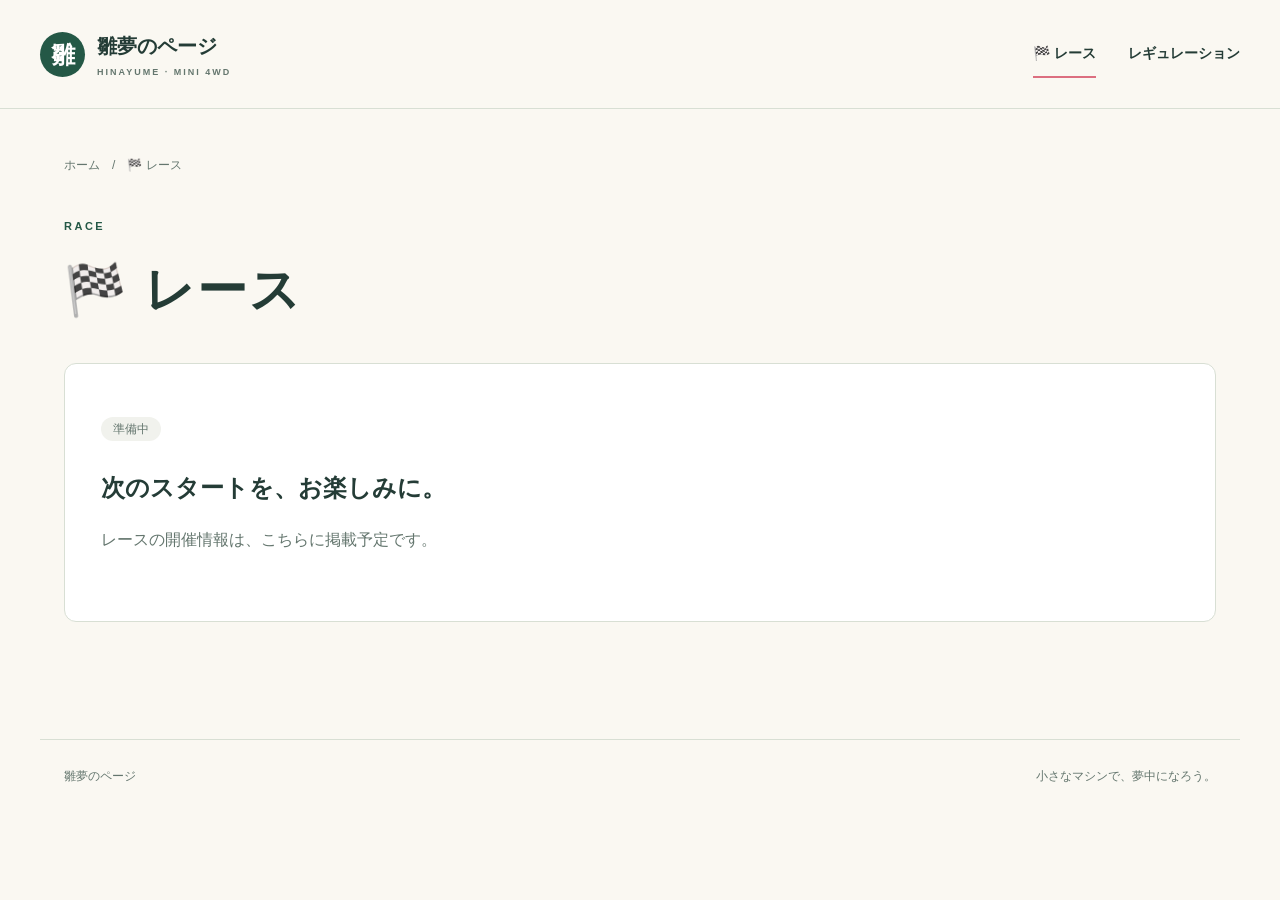
==== docs/race/index.html @ 886a5efd "Create Hinayume website with nostalgic regulation parts catalog" ====
<!doctype html>
<html lang="ja"><head><meta charset="utf-8"><meta name="viewport" content="width=device-width,initial-scale=1">
<title>レース | 雛夢のページ</title><meta name="description" content="雛夢のミニ四駆。レース情報と、懐古レギュ・アニマルドライバーのレギュレーション。">
<link rel="icon" href="../favicon.svg" type="image/svg+xml"><link rel="stylesheet" href="../style.css"></head>
<body><a class="skip" href="#main">本文へ移動</a><header><a class="brand" href="../index.html"><span class="brand-icon">雛</span><span>雛夢のページ<small>HINAYUME · MINI 4WD</small></span></a>
<nav aria-label="メインメニュー"><a href="../race/index.html" aria-current="page">🏁 レース</a><a href="../regulations/index.html">レギュレーション</a></nav></header>
<main id="main"><div class="breadcrumb"><a href="../index.html">ホーム</a><span>/</span>🏁 レース</div><p class="eyebrow">RACE</p><h1>🏁 レース</h1><section class="empty"><span class="status">準備中</span><h2>次のスタートを、お楽しみに。</h2><p>レースの開催情報は、こちらに掲載予定です。</p></section></main><footer><a href="../index.html">雛夢のページ</a><span>小さなマシンで、夢中になろう。</span></footer></body></html>
---- docs/style.css ----
@charset "UTF-8";
:root{--paper:#faf8f2;--ink:#243c36;--muted:#64766e;--green:#245846;--pink:#dc6f80;--line:#d8dfd4}*{box-sizing:border-box}body{margin:0;background:var(--paper);color:var(--ink);font-family:"Yu Gothic","Meiryo",sans-serif;line-height:1.8}a{color:inherit;text-decoration:none}a:focus-visible{outline:3px solid var(--pink);outline-offset:5px}header{max-width:1280px;margin:auto;padding:28px 40px;display:flex;align-items:center;justify-content:space-between;gap:24px;border-bottom:1px solid var(--line)}.brand{display:flex;align-items:center;gap:12px;font-weight:800;font-size:20px;white-space:nowrap}.brand-icon{display:grid;place-items:center;width:45px;height:45px;background:var(--green);color:white;border-radius:50%;font-size:24px}.brand small{display:block;font-size:9px;letter-spacing:2px;color:var(--muted)}nav{display:flex;gap:32px;font-size:14px;font-weight:700}nav a{padding:10px 0;border-bottom:2px solid transparent}nav a:hover,nav a[aria-current]{border-color:var(--pink)}main{max-width:1200px;margin:auto;padding:46px 24px 90px;min-height:70vh}h1,h2,h3,p{margin-top:0}h1{font-size:clamp(32px,4vw,50px);letter-spacing:.04em;line-height:1.5;margin-bottom:18px}h2{font-size:24px;line-height:1.5}h3{font-size:15px;line-height:1.8;margin:12px 0 0}.eyebrow{font-size:11px;letter-spacing:2.5px;font-weight:800;color:var(--green);margin-bottom:16px}.hero{min-height:400px;position:relative;overflow:hidden;padding:22px 0 42px}.hero h1{font-size:clamp(36px,4.4vw,60px);position:relative;z-index:1}.hero em{font-style:normal;color:var(--green)}.intro{font-size:15px;color:var(--muted);line-height:2}.track{position:absolute;right:-70px;top:12px;width:440px;height:330px;transform:rotate(-24deg);border:25px solid #dbe5d8;border-radius:180px;z-index:0}.track i{position:absolute;inset:12px;border:2px solid var(--paper);border-radius:160px}.track i:nth-child(2){inset:33px}.track i:nth-child(3){inset:54px}.track b{position:absolute;top:94px;left:82px;line-height:1.3;letter-spacing:3px;font-size:30px;color:#b2c7b3}.entry-grid{display:grid;grid-template-columns:1fr 1fr;gap:24px;margin-top:30px}.entry{border-top:4px solid var(--green);background:#fff;padding:30px 32px;border-radius:2px 2px 12px 12px;box-shadow:0 4px 16px #243c3606;transition:transform .15s}.entry:hover{transform:translateY(-3px)}.entry h2{display:flex;justify-content:space-between;gap:20px}.entry h2 span{color:var(--pink)}.entry p{font-size:14px;color:var(--muted)}.entry small,.status{font-size:12px;background:#f1f2ed;color:var(--muted);padding:5px 12px;border-radius:30px}.entry .live{color:var(--green);background:#edf4e9}.breadcrumb{font-size:12px;color:var(--muted);display:flex;gap:12px;flex-wrap:wrap;margin-bottom:40px}.breadcrumb a:hover{text-decoration:underline}.empty{padding:50px 36px;background:white;border:1px solid var(--line);border-radius:12px;margin-top:35px}.empty h2{margin-top:28px}.empty p{color:var(--muted)}.page-heading{display:flex;justify-content:space-between;align-items:center;margin-bottom:35px}.roundel{width:96px;height:96px;display:flex;flex-direction:column;align-items:center;justify-content:center;border:1px solid var(--green);border-radius:50%;font-size:36px;font-weight:800;line-height:1.2;color:var(--green)}.roundel small{font-size:10px;letter-spacing:2px}.section-heading{display:flex;align-items:center;justify-content:space-between;border-bottom:2px solid var(--green);padding-bottom:15px}.section-heading h2{margin:0}.section-heading>span{font-size:13px;color:var(--muted)}.note{font-size:12px;color:var(--muted);margin:20px 0 30px}.parts-grid{display:grid;grid-template-columns:repeat(4,minmax(0,1fr));gap:22px}.part{border:1px solid var(--line);border-radius:8px;overflow:hidden;background:white}.part-image{display:block;position:relative;background:#fff;padding:9px;border-bottom:1px solid var(--line)}.part-image img{display:block;width:100%;height:auto;aspect-ratio:750/712;object-fit:contain}.part-image>span{position:absolute;right:10px;bottom:10px;font-size:10px;background:var(--green);color:white;padding:2px 8px;border-radius:3px;opacity:0;transition:opacity .15s}.part-image:hover>span,.part-image:focus-visible>span{opacity:1}.part-body{padding:17px 16px 22px}.part-meta{display:flex;justify-content:space-between;gap:6px;color:var(--muted);font-size:10px}.part-meta>span:last-child{color:var(--pink);font-weight:800}footer{border-top:1px solid var(--line);max-width:1200px;margin:auto;padding:26px 24px;display:flex;justify-content:space-between;font-size:12px;color:var(--muted)}.skip{position:absolute;top:-100px;padding:10px;background:white;z-index:10}.skip:focus{top:0}@media(max-width:1000px){.track{opacity:.45;right:-140px}.parts-grid{grid-template-columns:repeat(3,minmax(0,1fr))}}@media(max-width:700px){header{padding:18px 20px;align-items:flex-start;flex-direction:column;gap:12px}nav{gap:25px;font-size:13px}main{padding:28px 18px 60px}.hero{min-height:350px}.track{right:-290px;opacity:.4}.entry-grid{grid-template-columns:1fr;gap:18px}.entry{padding:25px}.parts-grid{grid-template-columns:repeat(2,minmax(0,1fr));gap:12px}.part-body{padding:12px}.part-meta{font-size:9px}h3{font-size:12px}.roundel{width:72px;height:72px;font-size:28px;flex-shrink:0}.section-heading h2{font-size:20px}.page-heading{gap:12px}.page-heading .intro{font-size:12px}.empty{padding:32px 22px}.empty h2{font-size:20px}footer{gap:12px;flex-direction:column}.part-image>span{opacity:1;font-size:9px}.breadcrumb{margin-bottom:28px}}
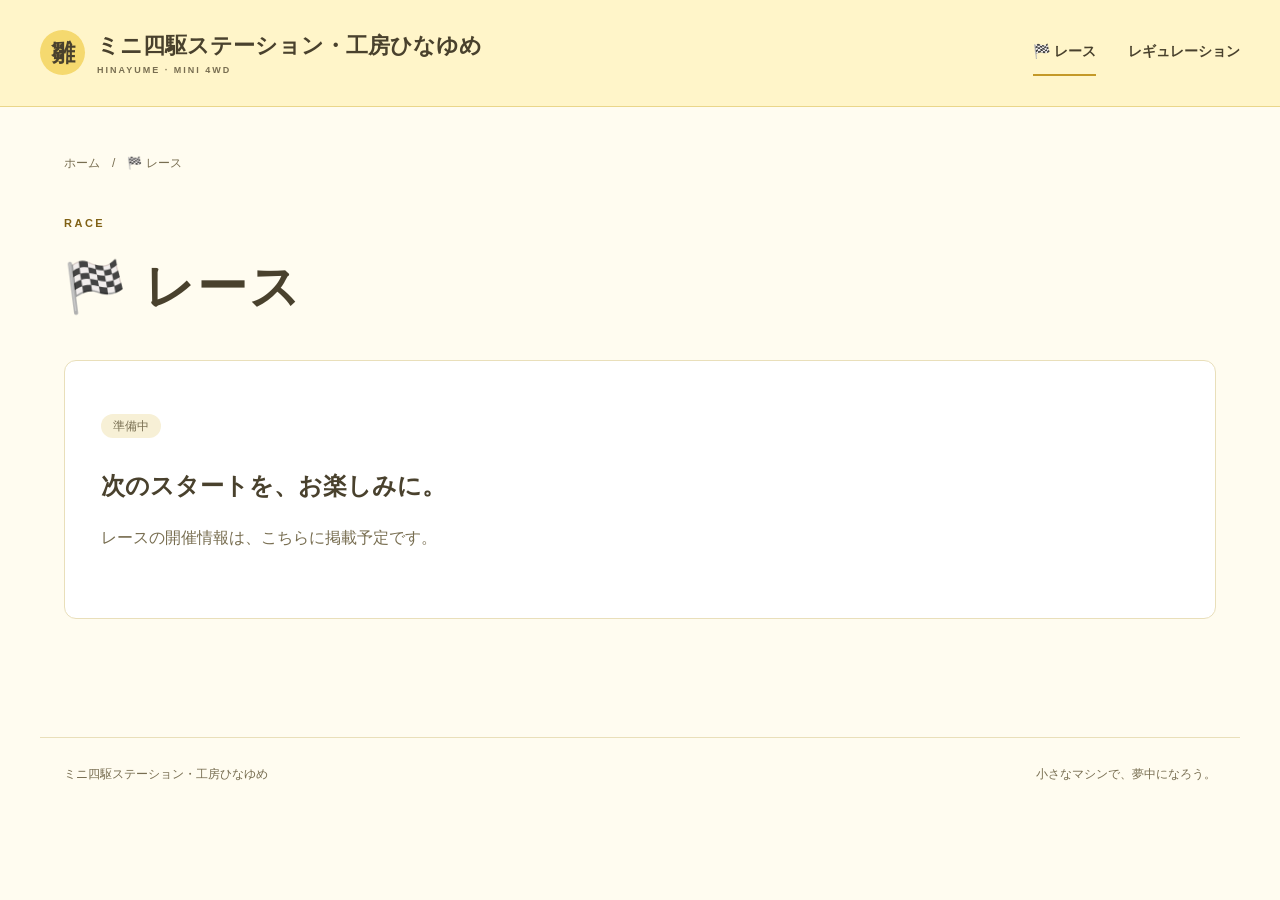
==== commit fb38e253: "Simplify landing pages and apply pastel yellow Hinayume branding" ====
--- a/docs/race/index.html
+++ b/docs/race/index.html
@@ -1,7 +1,7 @@
 <!doctype html>
 <html lang="ja"><head><meta charset="utf-8"><meta name="viewport" content="width=device-width,initial-scale=1">
-<title>レース | 雛夢のページ</title><meta name="description" content="雛夢のミニ四駆。レース情報と、懐古レギュ・アニマルドライバーのレギュレーション。">
-<link rel="icon" href="../favicon.svg" type="image/svg+xml"><link rel="stylesheet" href="../style.css"></head>
-<body><a class="skip" href="#main">本文へ移動</a><header><a class="brand" href="../index.html"><span class="brand-icon">雛</span><span>雛夢のページ<small>HINAYUME · MINI 4WD</small></span></a>
+<title>レース | ミニ四駆ステーション・工房ひなゆめ</title><meta name="description" content="ミニ四駆ステーション・工房ひなゆめ。レース情報と、懐古レギュ・アニマルドライバーのレギュレーション。">
+<link rel="icon" href="../favicon.svg" type="image/svg+xml"><link rel="stylesheet" href="../style.css?v=2"></head>
+<body><a class="skip" href="#main">本文へ移動</a><header><a class="brand" href="../index.html"><span class="brand-icon">雛</span><span>ミニ四駆ステーション・工房ひなゆめ<small>HINAYUME · MINI 4WD</small></span></a>
 <nav aria-label="メインメニュー"><a href="../race/index.html" aria-current="page">🏁 レース</a><a href="../regulations/index.html">レギュレーション</a></nav></header>
-<main id="main"><div class="breadcrumb"><a href="../index.html">ホーム</a><span>/</span>🏁 レース</div><p class="eyebrow">RACE</p><h1>🏁 レース</h1><section class="empty"><span class="status">準備中</span><h2>次のスタートを、お楽しみに。</h2><p>レースの開催情報は、こちらに掲載予定です。</p></section></main><footer><a href="../index.html">雛夢のページ</a><span>小さなマシンで、夢中になろう。</span></footer></body></html>+<main id="main"><div class="breadcrumb"><a href="../index.html">ホーム</a><span>/</span>🏁 レース</div><p class="eyebrow">RACE</p><h1>🏁 レース</h1><section class="empty"><span class="status">準備中</span><h2>次のスタートを、お楽しみに。</h2><p>レースの開催情報は、こちらに掲載予定です。</p></section></main><footer><a href="../index.html">ミニ四駆ステーション・工房ひなゆめ</a><span>小さなマシンで、夢中になろう。</span></footer></body></html>
--- a/docs/style.css
+++ b/docs/style.css
@@ -1,2 +1,4 @@
 @charset "UTF-8";
-:root{--paper:#faf8f2;--ink:#243c36;--muted:#64766e;--green:#245846;--pink:#dc6f80;--line:#d8dfd4}*{box-sizing:border-box}body{margin:0;background:var(--paper);color:var(--ink);font-family:"Yu Gothic","Meiryo",sans-serif;line-height:1.8}a{color:inherit;text-decoration:none}a:focus-visible{outline:3px solid var(--pink);outline-offset:5px}header{max-width:1280px;margin:auto;padding:28px 40px;display:flex;align-items:center;justify-content:space-between;gap:24px;border-bottom:1px solid var(--line)}.brand{display:flex;align-items:center;gap:12px;font-weight:800;font-size:20px;white-space:nowrap}.brand-icon{display:grid;place-items:center;width:45px;height:45px;background:var(--green);color:white;border-radius:50%;font-size:24px}.brand small{display:block;font-size:9px;letter-spacing:2px;color:var(--muted)}nav{display:flex;gap:32px;font-size:14px;font-weight:700}nav a{padding:10px 0;border-bottom:2px solid transparent}nav a:hover,nav a[aria-current]{border-color:var(--pink)}main{max-width:1200px;margin:auto;padding:46px 24px 90px;min-height:70vh}h1,h2,h3,p{margin-top:0}h1{font-size:clamp(32px,4vw,50px);letter-spacing:.04em;line-height:1.5;margin-bottom:18px}h2{font-size:24px;line-height:1.5}h3{font-size:15px;line-height:1.8;margin:12px 0 0}.eyebrow{font-size:11px;letter-spacing:2.5px;font-weight:800;color:var(--green);margin-bottom:16px}.hero{min-height:400px;position:relative;overflow:hidden;padding:22px 0 42px}.hero h1{font-size:clamp(36px,4.4vw,60px);position:relative;z-index:1}.hero em{font-style:normal;color:var(--green)}.intro{font-size:15px;color:var(--muted);line-height:2}.track{position:absolute;right:-70px;top:12px;width:440px;height:330px;transform:rotate(-24deg);border:25px solid #dbe5d8;border-radius:180px;z-index:0}.track i{position:absolute;inset:12px;border:2px solid var(--paper);border-radius:160px}.track i:nth-child(2){inset:33px}.track i:nth-child(3){inset:54px}.track b{position:absolute;top:94px;left:82px;line-height:1.3;letter-spacing:3px;font-size:30px;color:#b2c7b3}.entry-grid{display:grid;grid-template-columns:1fr 1fr;gap:24px;margin-top:30px}.entry{border-top:4px solid var(--green);background:#fff;padding:30px 32px;border-radius:2px 2px 12px 12px;box-shadow:0 4px 16px #243c3606;transition:transform .15s}.entry:hover{transform:translateY(-3px)}.entry h2{display:flex;justify-content:space-between;gap:20px}.entry h2 span{color:var(--pink)}.entry p{font-size:14px;color:var(--muted)}.entry small,.status{font-size:12px;background:#f1f2ed;color:var(--muted);padding:5px 12px;border-radius:30px}.entry .live{color:var(--green);background:#edf4e9}.breadcrumb{font-size:12px;color:var(--muted);display:flex;gap:12px;flex-wrap:wrap;margin-bottom:40px}.breadcrumb a:hover{text-decoration:underline}.empty{padding:50px 36px;background:white;border:1px solid var(--line);border-radius:12px;margin-top:35px}.empty h2{margin-top:28px}.empty p{color:var(--muted)}.page-heading{display:flex;justify-content:space-between;align-items:center;margin-bottom:35px}.roundel{width:96px;height:96px;display:flex;flex-direction:column;align-items:center;justify-content:center;border:1px solid var(--green);border-radius:50%;font-size:36px;font-weight:800;line-height:1.2;color:var(--green)}.roundel small{font-size:10px;letter-spacing:2px}.section-heading{display:flex;align-items:center;justify-content:space-between;border-bottom:2px solid var(--green);padding-bottom:15px}.section-heading h2{margin:0}.section-heading>span{font-size:13px;color:var(--muted)}.note{font-size:12px;color:var(--muted);margin:20px 0 30px}.parts-grid{display:grid;grid-template-columns:repeat(4,minmax(0,1fr));gap:22px}.part{border:1px solid var(--line);border-radius:8px;overflow:hidden;background:white}.part-image{display:block;position:relative;background:#fff;padding:9px;border-bottom:1px solid var(--line)}.part-image img{display:block;width:100%;height:auto;aspect-ratio:750/712;object-fit:contain}.part-image>span{position:absolute;right:10px;bottom:10px;font-size:10px;background:var(--green);color:white;padding:2px 8px;border-radius:3px;opacity:0;transition:opacity .15s}.part-image:hover>span,.part-image:focus-visible>span{opacity:1}.part-body{padding:17px 16px 22px}.part-meta{display:flex;justify-content:space-between;gap:6px;color:var(--muted);font-size:10px}.part-meta>span:last-child{color:var(--pink);font-weight:800}footer{border-top:1px solid var(--line);max-width:1200px;margin:auto;padding:26px 24px;display:flex;justify-content:space-between;font-size:12px;color:var(--muted)}.skip{position:absolute;top:-100px;padding:10px;background:white;z-index:10}.skip:focus{top:0}@media(max-width:1000px){.track{opacity:.45;right:-140px}.parts-grid{grid-template-columns:repeat(3,minmax(0,1fr))}}@media(max-width:700px){header{padding:18px 20px;align-items:flex-start;flex-direction:column;gap:12px}nav{gap:25px;font-size:13px}main{padding:28px 18px 60px}.hero{min-height:350px}.track{right:-290px;opacity:.4}.entry-grid{grid-template-columns:1fr;gap:18px}.entry{padding:25px}.parts-grid{grid-template-columns:repeat(2,minmax(0,1fr));gap:12px}.part-body{padding:12px}.part-meta{font-size:9px}h3{font-size:12px}.roundel{width:72px;height:72px;font-size:28px;flex-shrink:0}.section-heading h2{font-size:20px}.page-heading{gap:12px}.page-heading .intro{font-size:12px}.empty{padding:32px 22px}.empty h2{font-size:20px}footer{gap:12px;flex-direction:column}.part-image>span{opacity:1;font-size:9px}.breadcrumb{margin-bottom:28px}}
+:root{--paper:#fffcf0;--ink:#49412d;--muted:#786e51;--accent:#806115;--highlight:#c49928;--yellow:#f5d96f;--line:#e9dfba}*{box-sizing:border-box}body{margin:0;background:var(--paper);color:var(--ink);font-family:"Yu Gothic","Meiryo",sans-serif;line-height:1.8}a{color:inherit;text-decoration:none}a:focus-visible{outline:3px solid var(--highlight);outline-offset:5px}header{max-width:1280px;margin:auto;padding:28px 40px;display:flex;align-items:center;justify-content:space-between;gap:24px;border-bottom:1px solid var(--line)}.brand{display:flex;align-items:center;gap:12px;font-weight:800;font-size:20px;white-space:normal}.brand-icon{display:grid;place-items:center;width:45px;height:45px;background:var(--yellow);color:var(--ink);border-radius:50%;font-size:24px}.brand small{display:block;font-size:9px;letter-spacing:2px;color:var(--muted)}nav{display:flex;gap:32px;font-size:14px;font-weight:700}nav a{padding:10px 0;border-bottom:2px solid transparent}nav a:hover,nav a[aria-current]{border-color:var(--highlight)}main{max-width:1200px;margin:auto;padding:46px 24px 90px;min-height:70vh}h1,h2,h3,p{margin-top:0}h1{font-size:clamp(32px,4vw,50px);letter-spacing:.04em;line-height:1.5;margin-bottom:18px}h2{font-size:24px;line-height:1.5}h3{font-size:15px;line-height:1.8;margin:12px 0 0}.eyebrow{font-size:11px;letter-spacing:2.5px;font-weight:800;color:var(--accent);margin-bottom:16px}.hero{min-height:400px;position:relative;overflow:hidden;padding:22px 0 42px}.hero h1{font-size:clamp(36px,4.4vw,60px);position:relative;z-index:1}.hero em{font-style:normal;color:var(--accent)}.intro{font-size:15px;color:var(--muted);line-height:2}.track{position:absolute;right:-70px;top:12px;width:440px;height:330px;transform:rotate(-24deg);border:25px solid #dbe5d8;border-radius:180px;z-index:0}.track i{position:absolute;inset:12px;border:2px solid var(--paper);border-radius:160px}.track i:nth-child(2){inset:33px}.track i:nth-child(3){inset:54px}.track b{position:absolute;top:94px;left:82px;line-height:1.3;letter-spacing:3px;font-size:30px;color:#b2c7b3}.entry-grid{display:grid;grid-template-columns:1fr 1fr;gap:24px;margin-top:30px}.entry{border-top:4px solid var(--yellow);background:#fff;padding:30px 32px;border-radius:2px 2px 12px 12px;box-shadow:0 4px 16px #80611508;transition:transform .15s}.entry:hover{transform:translateY(-3px)}.entry h2{display:flex;justify-content:space-between;gap:20px}.entry h2 span{color:var(--highlight)}.entry p{font-size:14px;color:var(--muted)}.entry small,.status{font-size:12px;background:#f7f0d6;color:var(--muted);padding:5px 12px;border-radius:30px}.entry .live{color:var(--accent);background:#fff0b8}.breadcrumb{font-size:12px;color:var(--muted);display:flex;gap:12px;flex-wrap:wrap;margin-bottom:40px}.breadcrumb a:hover{text-decoration:underline}.empty{padding:50px 36px;background:white;border:1px solid var(--line);border-radius:12px;margin-top:35px}.empty h2{margin-top:28px}.empty p{color:var(--muted)}.page-heading{display:flex;justify-content:space-between;align-items:center;margin-bottom:35px}.roundel{width:96px;height:96px;display:flex;flex-direction:column;align-items:center;justify-content:center;border:1px solid var(--accent);border-radius:50%;font-size:36px;font-weight:800;line-height:1.2;color:var(--accent)}.roundel small{font-size:10px;letter-spacing:2px}.section-heading{display:flex;align-items:center;justify-content:space-between;border-bottom:2px solid var(--accent);padding-bottom:15px}.section-heading h2{margin:0}.section-heading>span{font-size:13px;color:var(--muted)}.note{font-size:12px;color:var(--muted);margin:20px 0 30px}.parts-grid{display:grid;grid-template-columns:repeat(4,minmax(0,1fr));gap:22px}.part{border:1px solid var(--line);border-radius:8px;overflow:hidden;background:white}.part-image{display:block;position:relative;background:#fff;padding:9px;border-bottom:1px solid var(--line)}.part-image img{display:block;width:100%;height:auto;aspect-ratio:750/712;object-fit:contain}.part-image>span{position:absolute;right:10px;bottom:10px;font-size:10px;background:var(--accent);color:white;padding:2px 8px;border-radius:3px;opacity:0;transition:opacity .15s}.part-image:hover>span,.part-image:focus-visible>span{opacity:1}.part-body{padding:17px 16px 22px}.part-meta{display:flex;justify-content:space-between;gap:6px;color:var(--muted);font-size:10px}.part-meta>span:last-child{color:var(--highlight);font-weight:800}footer{border-top:1px solid var(--line);max-width:1200px;margin:auto;padding:26px 24px;display:flex;justify-content:space-between;font-size:12px;color:var(--muted)}.skip{position:absolute;top:-100px;padding:10px;background:white;z-index:10}.skip:focus{top:0}@media(max-width:1000px){.track{opacity:.45;right:-140px}.parts-grid{grid-template-columns:repeat(3,minmax(0,1fr))}}@media(max-width:700px){header{padding:18px 20px;align-items:flex-start;flex-direction:column;gap:12px}nav{gap:25px;font-size:13px}main{padding:28px 18px 60px}.hero{min-height:350px}.track{right:-290px;opacity:.4}.entry-grid{grid-template-columns:1fr;gap:18px}.entry{padding:25px}.parts-grid{grid-template-columns:repeat(2,minmax(0,1fr));gap:12px}.part-body{padding:12px}.part-meta{font-size:9px}h3{font-size:12px}.roundel{width:72px;height:72px;font-size:28px;flex-shrink:0}.section-heading h2{font-size:20px}.page-heading{gap:12px}.page-heading .intro{font-size:12px}.empty{padding:32px 22px}.empty h2{font-size:20px}footer{gap:12px;flex-direction:column}.part-image>span{opacity:1;font-size:9px}.breadcrumb{margin-bottom:28px}}
+
+header{background:#fff5c9;border-bottom-color:#ead68a;flex-wrap:wrap}.brand{font-size:clamp(16px,2vw,22px);line-height:1.6;max-width:100%;min-width:0}.brand-icon{flex-shrink:0}.brand>span:last-child{min-width:0;overflow-wrap:anywhere}nav{flex-shrink:0}.entry-grid:first-of-type{margin-top:0}.visually-hidden{position:absolute;width:1px;height:1px;padding:0;margin:-1px;overflow:hidden;clip-path:inset(50%);white-space:nowrap;border:0}.roundel{background:#fff0b8}.section-heading{border-color:var(--yellow)}
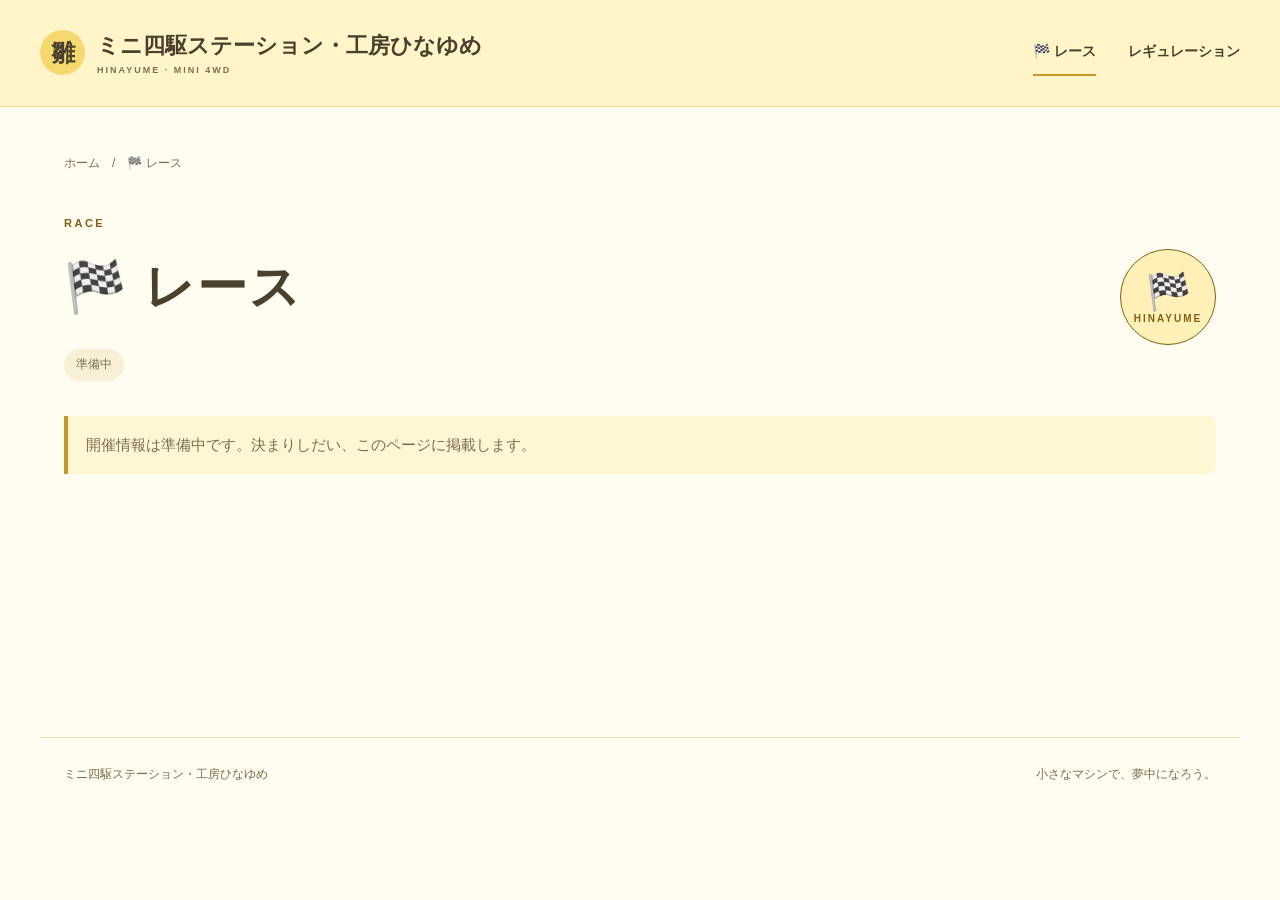
==== commit 0558b654: "Move page text into content/ and publish the 2023 kaiko regulation Content now lives in plain text f" ====
--- a/docs/race/index.html
+++ b/docs/race/index.html
@@ -1,7 +1,7 @@
 <!doctype html>
 <html lang="ja"><head><meta charset="utf-8"><meta name="viewport" content="width=device-width,initial-scale=1">
-<title>レース | ミニ四駆ステーション・工房ひなゆめ</title><meta name="description" content="ミニ四駆ステーション・工房ひなゆめ。レース情報と、懐古レギュ・アニマルドライバーのレギュレーション。">
-<link rel="icon" href="../favicon.svg" type="image/svg+xml"><link rel="stylesheet" href="../style.css?v=2"></head>
+<title>🏁 レース | ミニ四駆ステーション・工房ひなゆめ</title><meta name="description" content="ミニ四駆ステーション・工房ひなゆめ。レース情報と、懐古レギュ・アニマルドライバーのレギュレーション。">
+<link rel="icon" href="../favicon.svg" type="image/svg+xml"><link rel="stylesheet" href="../style.css?v=3"></head>
 <body><a class="skip" href="#main">本文へ移動</a><header><a class="brand" href="../index.html"><span class="brand-icon">雛</span><span>ミニ四駆ステーション・工房ひなゆめ<small>HINAYUME · MINI 4WD</small></span></a>
 <nav aria-label="メインメニュー"><a href="../race/index.html" aria-current="page">🏁 レース</a><a href="../regulations/index.html">レギュレーション</a></nav></header>
-<main id="main"><div class="breadcrumb"><a href="../index.html">ホーム</a><span>/</span>🏁 レース</div><p class="eyebrow">RACE</p><h1>🏁 レース</h1><section class="empty"><span class="status">準備中</span><h2>次のスタートを、お楽しみに。</h2><p>レースの開催情報は、こちらに掲載予定です。</p></section></main><footer><a href="../index.html">ミニ四駆ステーション・工房ひなゆめ</a><span>小さなマシンで、夢中になろう。</span></footer></body></html>+<main id="main"><div class="breadcrumb"><a href="../index.html">ホーム</a><span>/</span>🏁 レース</div><div class="page-heading"><div><p class="eyebrow">RACE</p><h1>🏁 レース</h1><span class="status">準備中</span></div><div class="roundel">🏁<small>HINAYUME</small></div></div><div class="rule"><p class="note-box">開催情報は準備中です。決まりしだい、このページに掲載します。</p></div></main><footer><a href="../index.html">ミニ四駆ステーション・工房ひなゆめ</a><span>小さなマシンで、夢中になろう。</span></footer></body></html>
--- a/docs/style.css
+++ b/docs/style.css
@@ -2,3 +2,22 @@
 :root{--paper:#fffcf0;--ink:#49412d;--muted:#786e51;--accent:#806115;--highlight:#c49928;--yellow:#f5d96f;--line:#e9dfba}*{box-sizing:border-box}body{margin:0;background:var(--paper);color:var(--ink);font-family:"Yu Gothic","Meiryo",sans-serif;line-height:1.8}a{color:inherit;text-decoration:none}a:focus-visible{outline:3px solid var(--highlight);outline-offset:5px}header{max-width:1280px;margin:auto;padding:28px 40px;display:flex;align-items:center;justify-content:space-between;gap:24px;border-bottom:1px solid var(--line)}.brand{display:flex;align-items:center;gap:12px;font-weight:800;font-size:20px;white-space:normal}.brand-icon{display:grid;place-items:center;width:45px;height:45px;background:var(--yellow);color:var(--ink);border-radius:50%;font-size:24px}.brand small{display:block;font-size:9px;letter-spacing:2px;color:var(--muted)}nav{display:flex;gap:32px;font-size:14px;font-weight:700}nav a{padding:10px 0;border-bottom:2px solid transparent}nav a:hover,nav a[aria-current]{border-color:var(--highlight)}main{max-width:1200px;margin:auto;padding:46px 24px 90px;min-height:70vh}h1,h2,h3,p{margin-top:0}h1{font-size:clamp(32px,4vw,50px);letter-spacing:.04em;line-height:1.5;margin-bottom:18px}h2{font-size:24px;line-height:1.5}h3{font-size:15px;line-height:1.8;margin:12px 0 0}.eyebrow{font-size:11px;letter-spacing:2.5px;font-weight:800;color:var(--accent);margin-bottom:16px}.hero{min-height:400px;position:relative;overflow:hidden;padding:22px 0 42px}.hero h1{font-size:clamp(36px,4.4vw,60px);position:relative;z-index:1}.hero em{font-style:normal;color:var(--accent)}.intro{font-size:15px;color:var(--muted);line-height:2}.track{position:absolute;right:-70px;top:12px;width:440px;height:330px;transform:rotate(-24deg);border:25px solid #dbe5d8;border-radius:180px;z-index:0}.track i{position:absolute;inset:12px;border:2px solid var(--paper);border-radius:160px}.track i:nth-child(2){inset:33px}.track i:nth-child(3){inset:54px}.track b{position:absolute;top:94px;left:82px;line-height:1.3;letter-spacing:3px;font-size:30px;color:#b2c7b3}.entry-grid{display:grid;grid-template-columns:1fr 1fr;gap:24px;margin-top:30px}.entry{border-top:4px solid var(--yellow);background:#fff;padding:30px 32px;border-radius:2px 2px 12px 12px;box-shadow:0 4px 16px #80611508;transition:transform .15s}.entry:hover{transform:translateY(-3px)}.entry h2{display:flex;justify-content:space-between;gap:20px}.entry h2 span{color:var(--highlight)}.entry p{font-size:14px;color:var(--muted)}.entry small,.status{font-size:12px;background:#f7f0d6;color:var(--muted);padding:5px 12px;border-radius:30px}.entry .live{color:var(--accent);background:#fff0b8}.breadcrumb{font-size:12px;color:var(--muted);display:flex;gap:12px;flex-wrap:wrap;margin-bottom:40px}.breadcrumb a:hover{text-decoration:underline}.empty{padding:50px 36px;background:white;border:1px solid var(--line);border-radius:12px;margin-top:35px}.empty h2{margin-top:28px}.empty p{color:var(--muted)}.page-heading{display:flex;justify-content:space-between;align-items:center;margin-bottom:35px}.roundel{width:96px;height:96px;display:flex;flex-direction:column;align-items:center;justify-content:center;border:1px solid var(--accent);border-radius:50%;font-size:36px;font-weight:800;line-height:1.2;color:var(--accent)}.roundel small{font-size:10px;letter-spacing:2px}.section-heading{display:flex;align-items:center;justify-content:space-between;border-bottom:2px solid var(--accent);padding-bottom:15px}.section-heading h2{margin:0}.section-heading>span{font-size:13px;color:var(--muted)}.note{font-size:12px;color:var(--muted);margin:20px 0 30px}.parts-grid{display:grid;grid-template-columns:repeat(4,minmax(0,1fr));gap:22px}.part{border:1px solid var(--line);border-radius:8px;overflow:hidden;background:white}.part-image{display:block;position:relative;background:#fff;padding:9px;border-bottom:1px solid var(--line)}.part-image img{display:block;width:100%;height:auto;aspect-ratio:750/712;object-fit:contain}.part-image>span{position:absolute;right:10px;bottom:10px;font-size:10px;background:var(--accent);color:white;padding:2px 8px;border-radius:3px;opacity:0;transition:opacity .15s}.part-image:hover>span,.part-image:focus-visible>span{opacity:1}.part-body{padding:17px 16px 22px}.part-meta{display:flex;justify-content:space-between;gap:6px;color:var(--muted);font-size:10px}.part-meta>span:last-child{color:var(--highlight);font-weight:800}footer{border-top:1px solid var(--line);max-width:1200px;margin:auto;padding:26px 24px;display:flex;justify-content:space-between;font-size:12px;color:var(--muted)}.skip{position:absolute;top:-100px;padding:10px;background:white;z-index:10}.skip:focus{top:0}@media(max-width:1000px){.track{opacity:.45;right:-140px}.parts-grid{grid-template-columns:repeat(3,minmax(0,1fr))}}@media(max-width:700px){header{padding:18px 20px;align-items:flex-start;flex-direction:column;gap:12px}nav{gap:25px;font-size:13px}main{padding:28px 18px 60px}.hero{min-height:350px}.track{right:-290px;opacity:.4}.entry-grid{grid-template-columns:1fr;gap:18px}.entry{padding:25px}.parts-grid{grid-template-columns:repeat(2,minmax(0,1fr));gap:12px}.part-body{padding:12px}.part-meta{font-size:9px}h3{font-size:12px}.roundel{width:72px;height:72px;font-size:28px;flex-shrink:0}.section-heading h2{font-size:20px}.page-heading{gap:12px}.page-heading .intro{font-size:12px}.empty{padding:32px 22px}.empty h2{font-size:20px}footer{gap:12px;flex-direction:column}.part-image>span{opacity:1;font-size:9px}.breadcrumb{margin-bottom:28px}}
 
 header{background:#fff5c9;border-bottom-color:#ead68a;flex-wrap:wrap}.brand{font-size:clamp(16px,2vw,22px);line-height:1.6;max-width:100%;min-width:0}.brand-icon{flex-shrink:0}.brand>span:last-child{min-width:0;overflow-wrap:anywhere}nav{flex-shrink:0}.entry-grid:first-of-type{margin-top:0}.visually-hidden{position:absolute;width:1px;height:1px;padding:0;margin:-1px;overflow:hidden;clip-path:inset(50%);white-space:nowrap;border:0}.roundel{background:#fff0b8}.section-heading{border-color:var(--yellow)}
+
+
+/* regulation text + parts search */
+.page-heading>div:first-child .status{display:inline-block;margin-top:6px}
+.rule h2{margin:44px 0 0;padding-bottom:13px;border-bottom:2px solid var(--yellow);font-size:21px}
+.rule h2:first-child{margin-top:0}
+.rule-sub{font-size:16px;font-weight:800;margin:26px 0 0}
+.rule-list{margin:18px 0 0;padding-left:1.25em;font-size:15px}
+.rule-list li{margin-bottom:9px}
+.rule-list strong{color:var(--accent)}
+.rule>p{font-size:15px}
+.note-box{margin:20px 0 0;padding:15px 18px;background:#fff6d4;border-left:4px solid var(--highlight);border-radius:0 8px 8px 0;font-size:14px;color:var(--muted);line-height:1.9}
+.rule section{margin-top:54px}
+.part-search{display:flex;align-items:center;gap:14px;margin:0 0 26px}
+.part-search input{flex:1;min-width:0;padding:13px 16px;border:1px solid var(--line);border-radius:8px;background:#fff;font:inherit;font-size:15px;color:var(--ink)}
+.part-search input:focus-visible{outline:3px solid var(--highlight);outline-offset:2px}
+.part-search span{font-size:13px;color:var(--muted);white-space:nowrap}
+.parts-empty{margin-top:28px;text-align:center;color:var(--muted);font-size:14px}
+@media(max-width:700px){.rule h2{font-size:18px;margin-top:34px}.rule-list{font-size:14px}.part-search{gap:10px}.part-search input{padding:11px 13px;font-size:16px}}
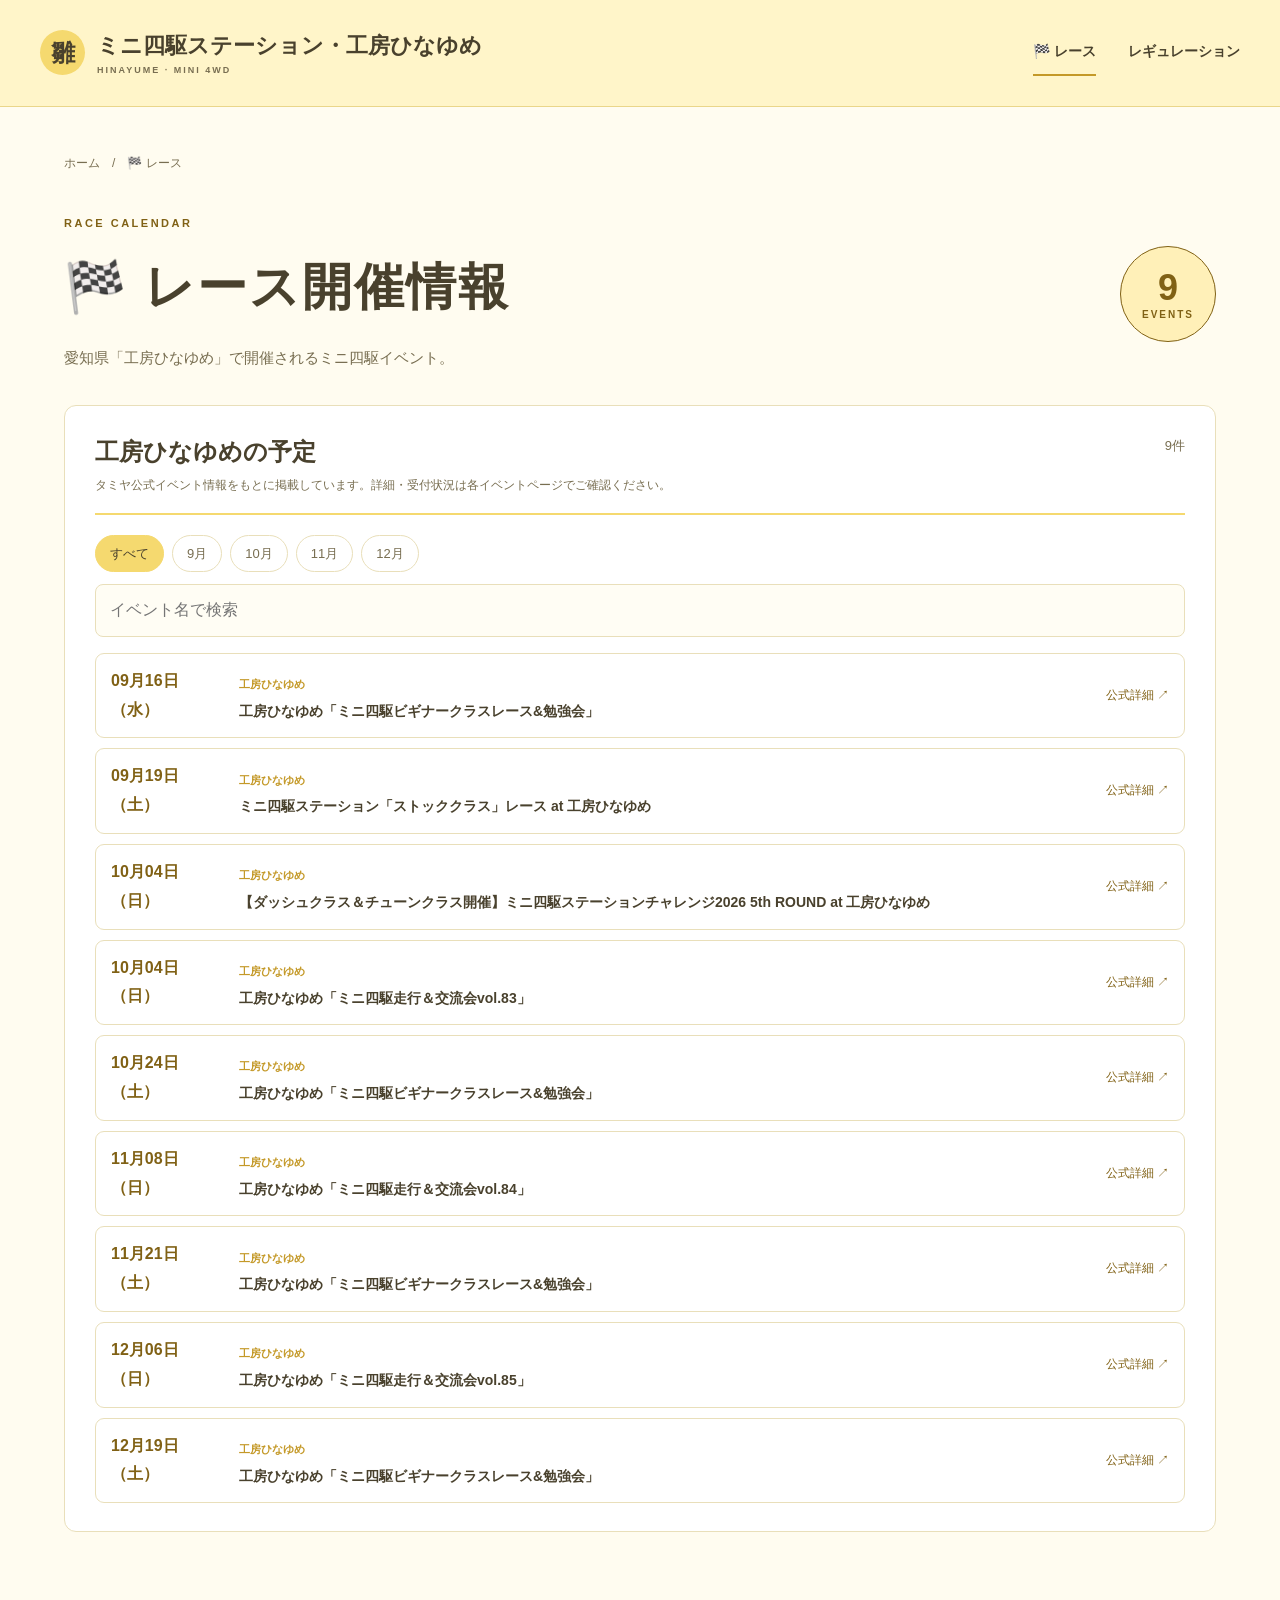
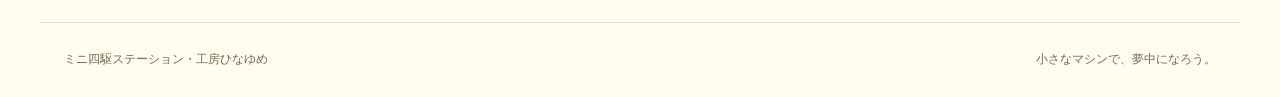
==== commit a2e0cade: "Add Hinayume-only race calendar" ====
--- a/docs/race/index.html
+++ b/docs/race/index.html
@@ -4,4 +4,14 @@
 <link rel="icon" href="../favicon.svg" type="image/svg+xml"><link rel="stylesheet" href="../style.css?v=3"></head>
 <body><a class="skip" href="#main">本文へ移動</a><header><a class="brand" href="../index.html"><span class="brand-icon">雛</span><span>ミニ四駆ステーション・工房ひなゆめ<small>HINAYUME · MINI 4WD</small></span></a>
 <nav aria-label="メインメニュー"><a href="../race/index.html" aria-current="page">🏁 レース</a><a href="../regulations/index.html">レギュレーション</a></nav></header>
-<main id="main"><div class="breadcrumb"><a href="../index.html">ホーム</a><span>/</span>🏁 レース</div><div class="page-heading"><div><p class="eyebrow">RACE</p><h1>🏁 レース</h1><span class="status">準備中</span></div><div class="roundel">🏁<small>HINAYUME</small></div></div><div class="rule"><p class="note-box">開催情報は準備中です。決まりしだい、このページに掲載します。</p></div></main><footer><a href="../index.html">ミニ四駆ステーション・工房ひなゆめ</a><span>小さなマシンで、夢中になろう。</span></footer></body></html>+<main id="main"><div class="breadcrumb"><a href="../index.html">ホーム</a><span>/</span>🏁 レース</div><div class="race-heading"><div><p class="eyebrow">RACE CALENDAR</p><h1>🏁 レース開催情報</h1><p class="intro">愛知県「工房ひなゆめ」で開催されるミニ四駆イベント。</p></div><div class="roundel">9<small>EVENTS</small></div></div>
+<section class="race-panel" aria-labelledby="race-list-heading"><div class="race-toolbar"><div><h2 id="race-list-heading">工房ひなゆめの予定</h2><p class="note">タミヤ公式イベント情報をもとに掲載しています。詳細・受付状況は各イベントページでご確認ください。</p></div><span id="race-count" class="race-count"></span></div><div id="race-months" class="race-months" role="group" aria-label="月で絞り込む"></div><label class="race-search"><span class="visually-hidden">イベント名で検索</span><input id="race-q" type="search" placeholder="イベント名で検索" autocomplete="off"></label><div id="race-list" class="race-list"></div><p id="race-empty" class="parts-empty" hidden>該当するイベントがありません。</p></section></main><footer><a href="../index.html">ミニ四駆ステーション・工房ひなゆめ</a><span>小さなマシンで、夢中になろう。</span></footer><script>
+(function(){
+  var events=[{"date": "2026-09-16", "shop": "工房ひなゆめ", "name": "工房ひなゆめ「ミニ四駆ビギナークラスレース&勉強会」", "url": "https://www.tamiya.com/japan/event/tamiya_event_26731"}, {"date": "2026-09-19", "shop": "工房ひなゆめ", "name": "ミニ四駆ステーション「ストッククラス」レース at 工房ひなゆめ", "url": "https://www.tamiya.com/japan/event/m4stsc2026_0806_049"}, {"date": "2026-10-04", "shop": "工房ひなゆめ", "name": "【ダッシュクラス＆チューンクラス開催】ミニ四駆ステーションチャレンジ2026 5th ROUND at 工房ひなゆめ", "url": "https://www.tamiya.com/japan/event/m4stc2026_5th_0909_027"}, {"date": "2026-10-04", "shop": "工房ひなゆめ", "name": "工房ひなゆめ「ミニ四駆走行＆交流会vol.83」", "url": "https://www.tamiya.com/japan/event/tamiya_event_26724"}, {"date": "2026-10-24", "shop": "工房ひなゆめ", "name": "工房ひなゆめ「ミニ四駆ビギナークラスレース&勉強会」", "url": "https://www.tamiya.com/japan/event/tamiya_event_26732"}, {"date": "2026-11-08", "shop": "工房ひなゆめ", "name": "工房ひなゆめ「ミニ四駆走行＆交流会vol.84」", "url": "https://www.tamiya.com/japan/event/tamiya_event_26725"}, {"date": "2026-11-21", "shop": "工房ひなゆめ", "name": "工房ひなゆめ「ミニ四駆ビギナークラスレース&勉強会」", "url": "https://www.tamiya.com/japan/event/tamiya_event_26733"}, {"date": "2026-12-06", "shop": "工房ひなゆめ", "name": "工房ひなゆめ「ミニ四駆走行＆交流会vol.85」", "url": "https://www.tamiya.com/japan/event/tamiya_event_26726"}, {"date": "2026-12-19", "shop": "工房ひなゆめ", "name": "工房ひなゆめ「ミニ四駆ビギナークラスレース&勉強会」", "url": "https://www.tamiya.com/japan/event/tamiya_event_26734"}], list=document.getElementById('race-list'), months=document.getElementById('race-months'), q=document.getElementById('race-q'), count=document.getElementById('race-count'), empty=document.getElementById('race-empty'), active='all';
+  var labels={'09':'9月','10':'10月','11':'11月','12':'12月'};
+  function dateText(value){var p=value.split('-'), d=new Date(value+'T00:00:00'); return p[1]+'月'+p[2]+'日（'+['日','月','火','水','木','金','土'][d.getDay()]+'）';}
+  function renderMonths(){var keys=[]; events.forEach(function(e){var m=e.date.slice(5,7); if(keys.indexOf(m)<0)keys.push(m);}); months.innerHTML='<button class="race-chip on" data-month="all">すべて</button>'+keys.map(function(m){return '<button class="race-chip" data-month="'+m+'">'+labels[m]+'</button>';}).join(''); [].forEach.call(months.children,function(b){b.addEventListener('click',function(){active=b.dataset.month; [].forEach.call(months.children,function(x){x.classList.toggle('on',x===b);}); render();});});}
+  function render(){var term=q.value.trim().toLowerCase(), hit=events.filter(function(e){return (active==='all'||e.date.slice(5,7)===active)&&(!term||e.name.toLowerCase().indexOf(term)>-1);}); list.innerHTML=hit.map(function(e){return '<article class="race-card"><div class="race-date">'+dateText(e.date)+'</div><div class="race-info"><span class="race-shop">'+e.shop+'</span><h3>'+e.name+'</h3></div><a class="race-detail" href="'+e.url+'" target="_blank" rel="noopener">公式詳細 ↗</a></article>';}).join(''); count.textContent=hit.length+'件'; empty.hidden=hit.length>0;}
+  q.addEventListener('input',render); renderMonths(); render();
+})();
+</script></body></html>
--- a/docs/style.css
+++ b/docs/style.css
@@ -21,3 +21,5 @@
 .part-search span{font-size:13px;color:var(--muted);white-space:nowrap}
 .parts-empty{margin-top:28px;text-align:center;color:var(--muted);font-size:14px}
 @media(max-width:700px){.rule h2{font-size:18px;margin-top:34px}.rule-list{font-size:14px}.part-search{gap:10px}.part-search input{padding:11px 13px;font-size:16px}}
+/* race calendar */
+.race-heading{display:flex;justify-content:space-between;align-items:center;gap:24px;margin-bottom:32px}.race-panel{background:#fff;border:1px solid var(--line);border-radius:12px;padding:28px 30px}.race-toolbar{display:flex;justify-content:space-between;align-items:flex-start;gap:20px;border-bottom:2px solid var(--yellow);padding-bottom:16px}.race-toolbar h2{margin:0}.race-toolbar .note{margin:5px 0 0}.race-count{font-size:13px;color:var(--muted);white-space:nowrap}.race-months{display:flex;flex-wrap:wrap;gap:8px;margin:20px 0 12px}.race-chip{border:1px solid var(--line);border-radius:999px;background:#fff;padding:6px 14px;color:var(--muted);font:inherit;font-size:13px;cursor:pointer}.race-chip:hover,.race-chip.on{background:var(--yellow);border-color:var(--yellow);color:var(--ink)}.race-search{display:block;margin-bottom:16px}.race-search input{width:100%;padding:11px 14px;border:1px solid var(--line);border-radius:8px;background:#fffdf4;color:var(--ink);font:inherit}.race-list{display:grid;gap:10px}.race-card{display:grid;grid-template-columns:112px 1fr auto;gap:16px;align-items:center;border:1px solid var(--line);border-radius:9px;padding:13px 15px}.race-card:hover{border-color:var(--highlight)}.race-date{font-weight:800;color:var(--accent);font-variant-numeric:tabular-nums}.race-info{min-width:0}.race-shop{font-size:11px;color:var(--highlight);font-weight:800}.race-card h3{font-size:14px;margin:2px 0 0;line-height:1.6}.race-detail{font-size:12px;color:var(--accent);white-space:nowrap}.race-detail:hover{text-decoration:underline}.race-panel .parts-empty{text-align:center;color:var(--muted);padding:25px}.race-heading .intro{margin-bottom:0}@media(max-width:700px){.race-heading{align-items:flex-start}.race-heading .roundel{width:76px;height:76px;font-size:26px}.race-panel{padding:20px 14px}.race-toolbar{display:block}.race-count{display:block;margin-top:10px}.race-card{grid-template-columns:1fr auto;gap:7px 12px}.race-date{grid-column:1/-1}.race-info{grid-column:1/-1}.race-detail{grid-column:2;grid-row:3}}
